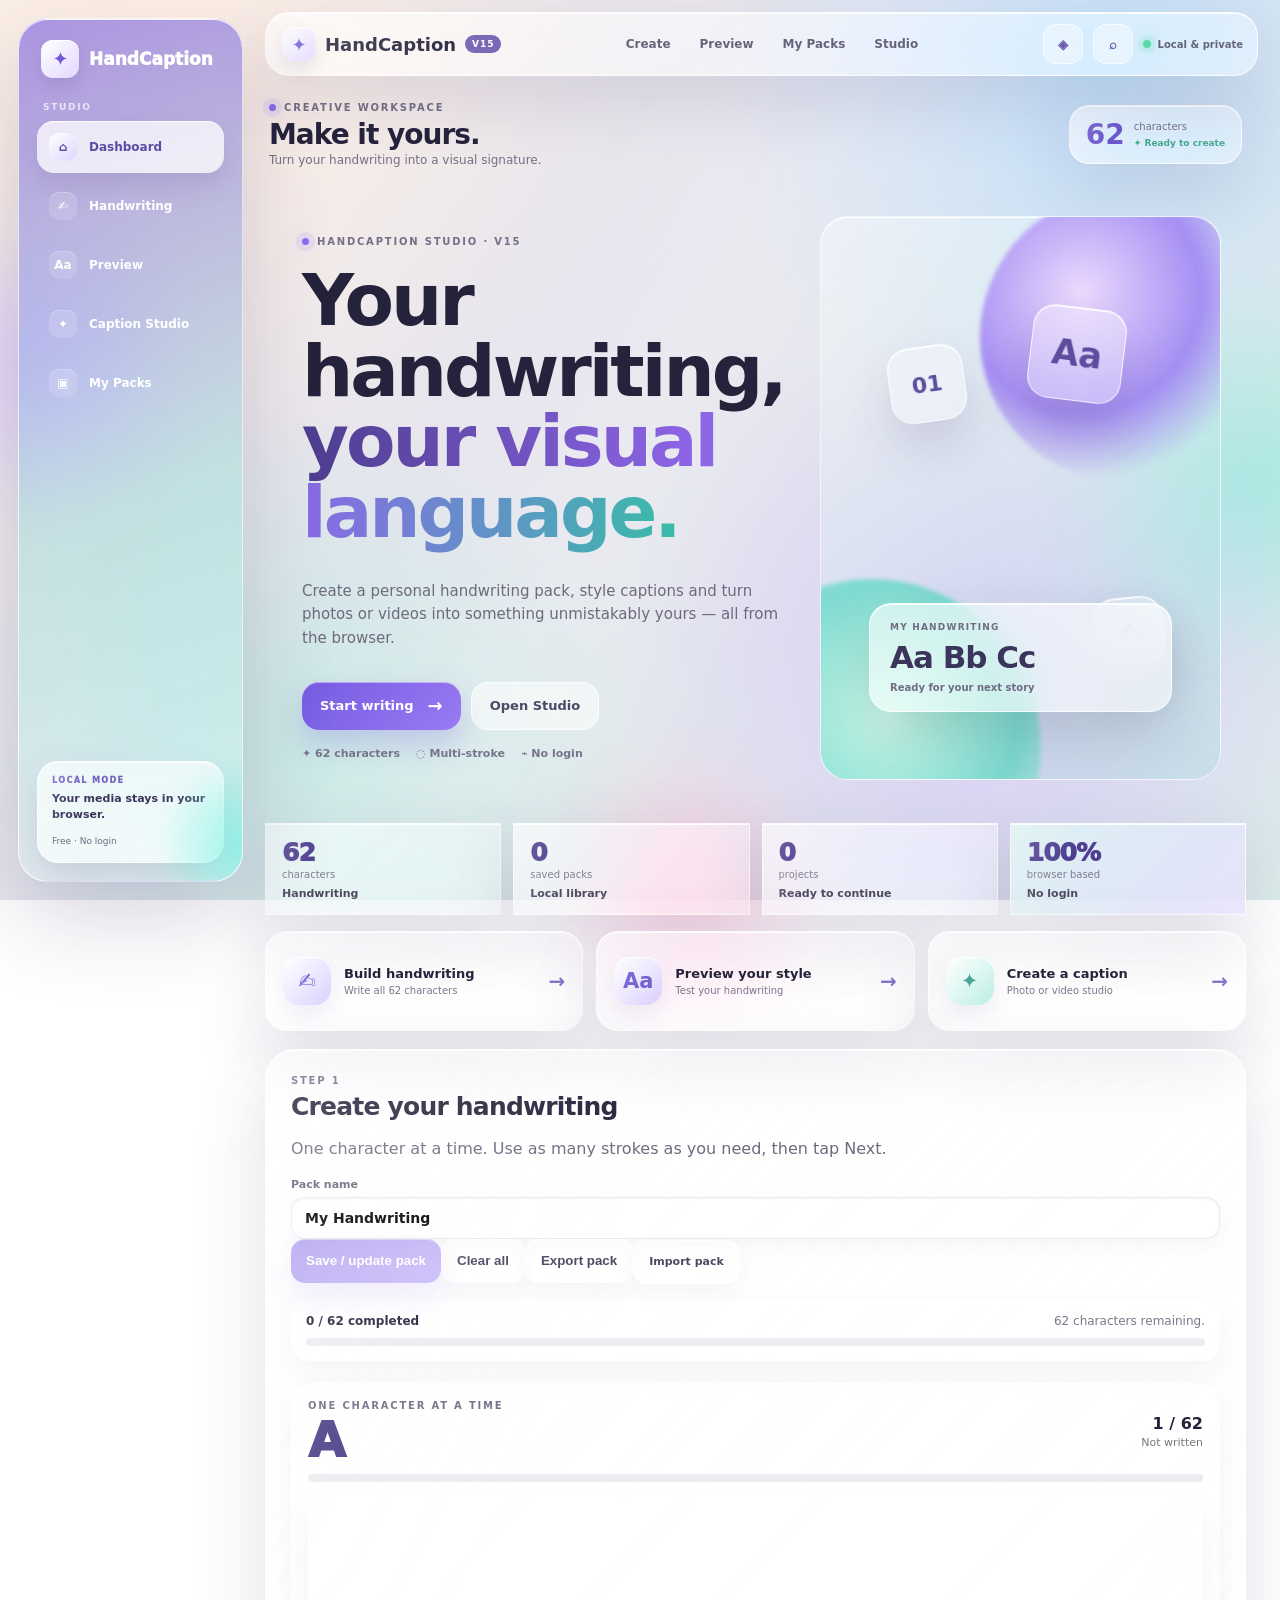
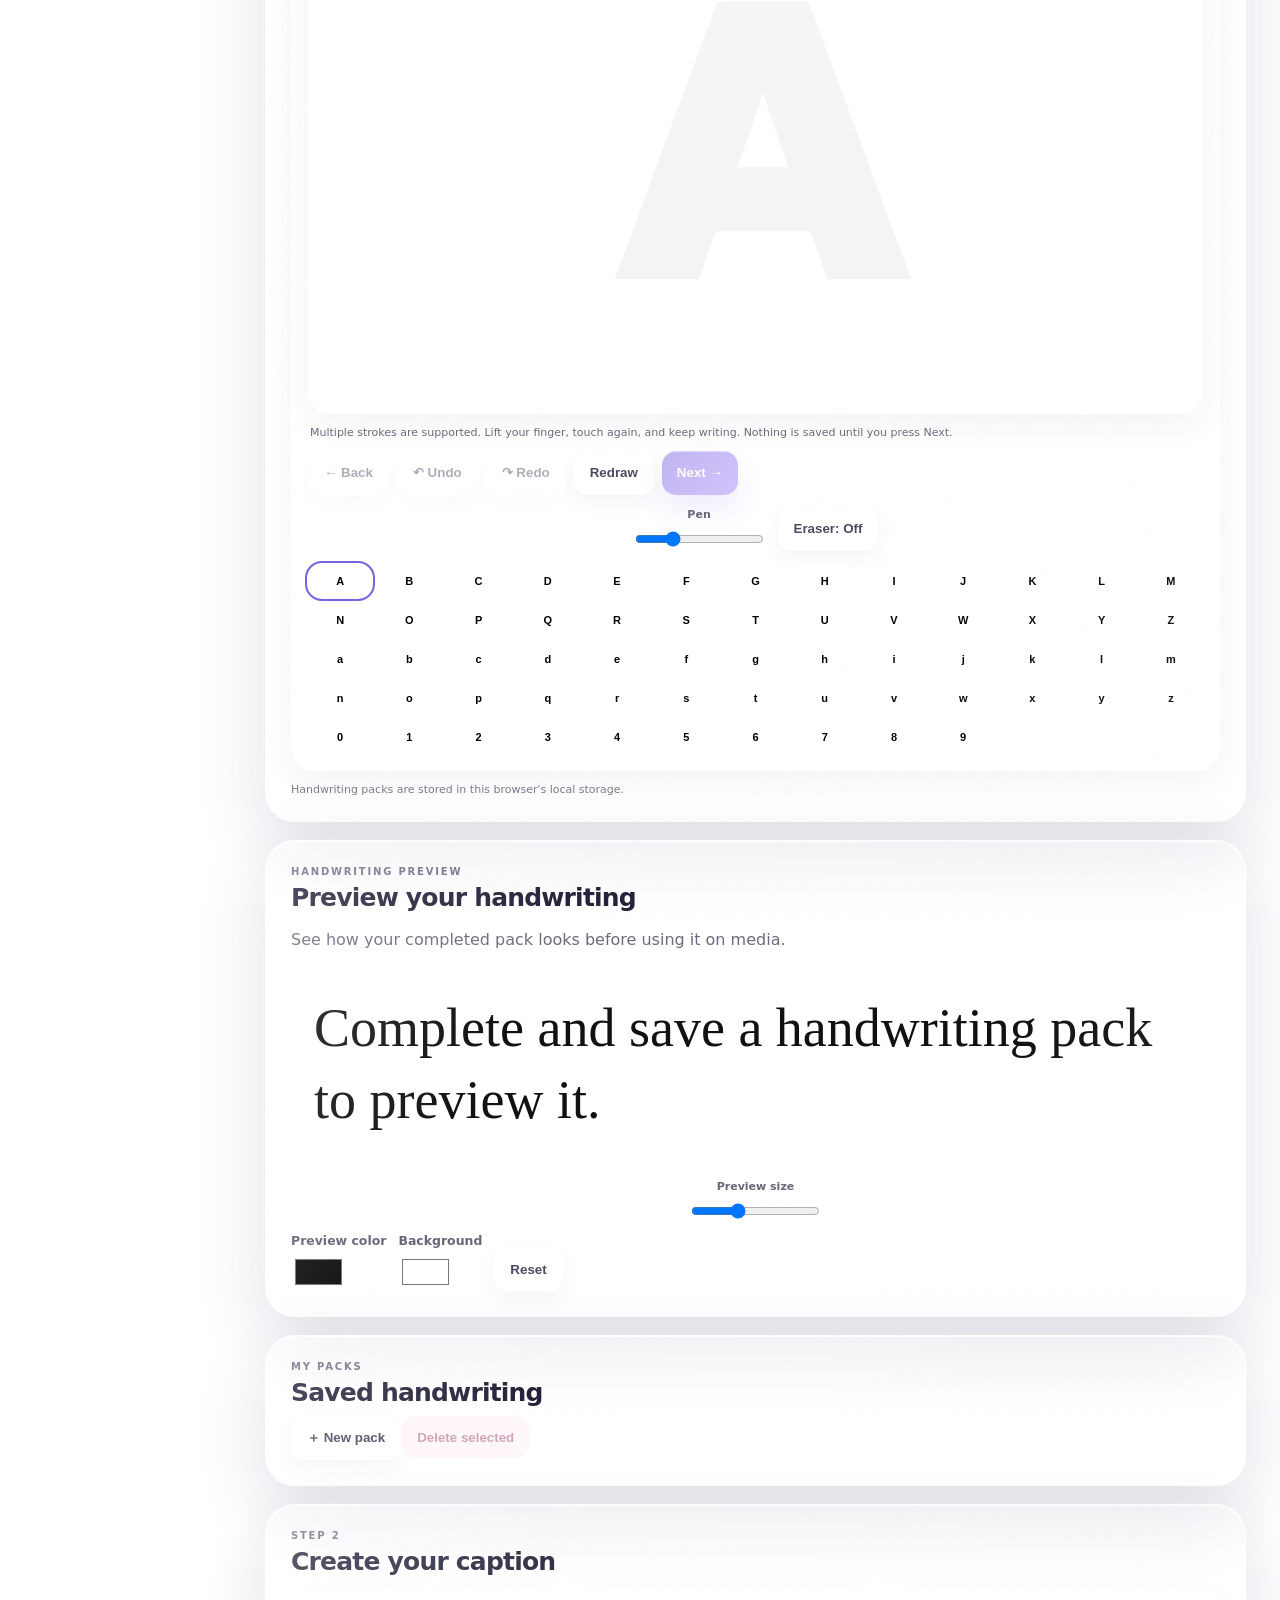
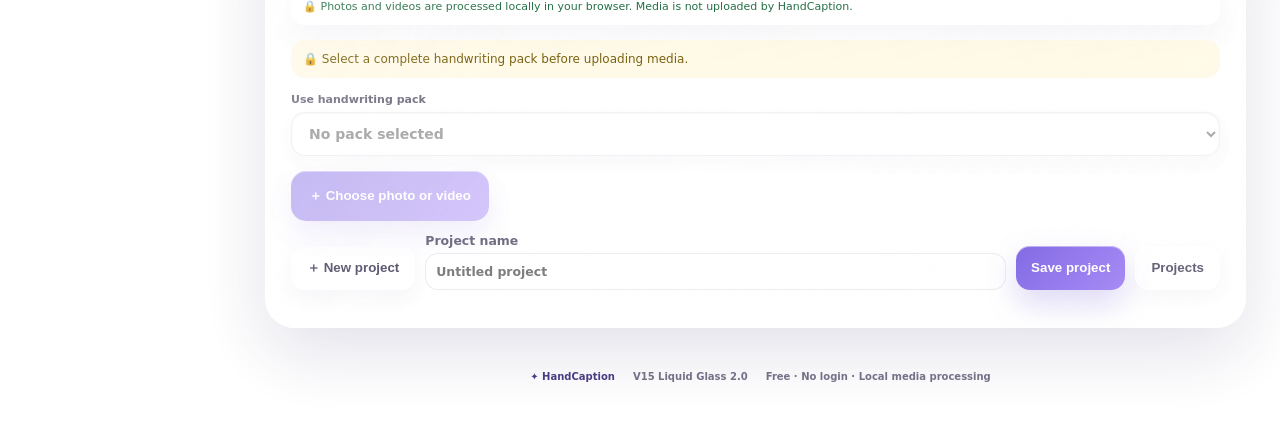
==== index.html @ 70cad2c6 "Add files via upload" ====
<!doctype html>
<html lang="en">
<head>
<meta charset="utf-8"><meta name="viewport" content="width=device-width,initial-scale=1,viewport-fit=cover">
<meta name="theme-color" content="#eaf1ed"><meta name="referrer" content="no-referrer">
<meta http-equiv="Content-Security-Policy" content="default-src 'self' blob: data:; script-src 'self'; style-src 'self'; img-src 'self' blob: data:; media-src 'self' blob: data:; font-src 'self'; object-src 'none'; base-uri 'none'; form-action 'none'; frame-ancestors 'none'; upgrade-insecure-requests">
<title>HandCaption V15 — Liquid Glass Studio</title><link rel="stylesheet" href="style.css">
</head>
<body>
<div class="ambient ambient-one"></div><div class="ambient ambient-two"></div><div class="ambient ambient-three"></div>
<aside class="glass-sidebar" aria-label="HandCaption navigation">
  <div class="sidebar-brand"><span class="brand-mark">✦</span><span>HandCaption</span></div>
  <div class="sidebar-caption">STUDIO</div>
  <nav>
    <a class="active" href="#top"><span>⌂</span>Dashboard</a>
    <a href="#handwritingCard"><span>✍</span>Handwriting</a>
    <a href="#previewCard"><span>Aa</span>Preview</a>
    <a href="#mediaSection"><span>✦</span>Caption Studio</a>
    <a href="#packsCard"><span>▣</span>My Packs</a>
  </nav>
  <div class="sidebar-mini glass-card"><span>LOCAL MODE</span><strong>Your media stays in your browser.</strong><small>Free · No login</small></div>
</aside>
<header class="topbar glass">
  <a class="brand" href="#top" aria-label="HandCaption home"><span class="brand-mark">✦</span><span>HandCaption</span><b>V15</b></a>
  <nav class="topnav" aria-label="Primary navigation">
    <a href="#handwritingCard">Create</a><a href="#previewCard">Preview</a><a href="#packsCard">My Packs</a><a href="#mediaSection">Studio</a>
  </nav>
  <div class="top-actions"><button id="focusModeBtn" class="glass-icon" type="button" aria-label="Toggle focus mode" title="Focus mode">◈</button><button id="quickFindBtn" class="glass-icon" type="button" aria-label="Quick navigation" title="Quick navigation">⌕</button><div class="top-status"><span class="status-dot"></span> Local & private</div></div>
</header>
<main id="top">
<section class="dashboard-strip">
  <div><span class="eyebrow"><span class="eyebrow-dot"></span> CREATIVE WORKSPACE</span><h2>Make it yours.</h2><p>Turn your handwriting into a visual signature.</p></div>
  <div class="strip-badge glass-card"><strong>62</strong><span>characters</span><b>✦ Ready to create</b></div>
</section>
<section class="hero card hero-glass">
  <div class="hero-copy">
    <div class="eyebrow"><span class="eyebrow-dot"></span> HANDCAPTION STUDIO · V15</div>
    <h1>Your handwriting,<br><em>your visual language.</em></h1>
    <p>Create a personal handwriting pack, style captions and turn photos or videos into something unmistakably yours — all from the browser.</p>
    <div class="hero-actions"><a class="primary hero-btn" href="#handwritingCard">Start writing <span>→</span></a><a class="soft-btn" href="#mediaSection">Open Studio</a></div>
    <div class="hero-meta"><span>✦ 62 characters</span><span>◌ Multi-stroke</span><span>⌁ No login</span></div>
  </div>
  <div class="hero-art" aria-hidden="true"><div class="orb orb-a"></div><div class="orb orb-b"></div><div class="glass-note note-one">Aa</div><div class="glass-note note-two">01</div><div class="glass-note note-three">✍</div><div class="hero-card-mini"><span>MY HANDWRITING</span><strong>Aa Bb Cc</strong><small>Ready for your next story</small></div></div>
</section>

<section class="glass-metrics" aria-label="Workspace status"><div class="metric glass-card"><span>62</span><small>characters</small><b>Handwriting</b></div><div class="metric glass-card"><span id="metricPacks">0</span><small>saved packs</small><b>Local library</b></div><div class="metric glass-card"><span id="metricProjects">0</span><small>projects</small><b>Ready to continue</b></div><div class="metric glass-card metric-accent"><span>100%</span><small>browser based</small><b>No login</b></div></section>

<section class="quick-grid" aria-label="Quick actions">
  <a class="quick-card glass-card" href="#handwritingCard"><span class="quick-icon">✍</span><span><b>Build handwriting</b><small>Write all 62 characters</small></span><strong>→</strong></a>
  <a class="quick-card glass-card" href="#previewCard"><span class="quick-icon violet">Aa</span><span><b>Preview your style</b><small>Test your handwriting</small></span><strong>→</strong></a>
  <a class="quick-card glass-card" href="#mediaSection"><span class="quick-icon mint">✦</span><span><b>Create a caption</b><small>Photo or video studio</small></span><strong>→</strong></a>
</section>

<section class="card glass-card" id="handwritingCard"><div class="step">STEP 1</div><h2>Create your handwriting</h2><p>One character at a time. Use as many strokes as you need, then tap Next.</p>
<div class="pack-row"><label>Pack name<input id="packName" value="My Handwriting" maxlength="30"></label><button id="savePack" class="primary" disabled>Save / update pack</button><button id="clearPack" class="ghost">Clear all</button><button id="exportPack" class="ghost" type="button">Export pack</button><label class="file-button ghost">Import pack<input id="importPack" type="file" accept="application/json" hidden></label></div>
<div class="progress-box"><div class="progress-text"><strong id="progressText">0 / 62 completed</strong><span id="progressMessage">Write every character to continue.</span></div><div class="progress-track"><div id="progressBar"></div></div></div>
<div class="guided-writing">
<div class="writing-head"><div><div class="step">ONE CHARACTER AT A TIME</div><div id="currentChar" class="current-char">A</div></div><div class="writing-counter"><strong id="charProgress">1 / 62</strong><span id="charStatus">Not written</span></div></div>
<div class="writing-progress"><div id="writingProgressBar"></div></div>
<div class="writing-board"><div id="guideChar" class="guide-char">A</div><canvas id="writingCanvas" width="900" height="520"></canvas></div>
<p class="writing-tip">Multiple strokes are supported. Lift your finger, touch again, and keep writing. Nothing is saved until you press Next.</p>
<div class="writing-actions"><button id="backChar" class="ghost" type="button" disabled>← Back</button><button id="undoStroke" class="ghost" type="button" disabled>↶ Undo</button><button id="redoStroke" class="ghost" type="button" disabled>↷ Redo</button><button id="redrawChar" class="ghost" type="button">Redraw</button><button id="nextChar" class="primary" type="button" disabled>Next →</button></div><div class="pen-controls"><label>Pen <input id="penSizeInput" type="range" min="2" max="24" value="8"></label><button id="penEraser" class="ghost" type="button">Eraser: Off</button></div>
<div id="characterChecklist" class="character-checklist"></div>
</div><div class="hint">Handwriting packs are stored in this browser's local storage.</div></section>

<section class="card glass-card" id="previewCard"><div class="step">HANDWRITING PREVIEW</div><h2>Preview your handwriting</h2><p>See how your completed pack looks before using it on media.</p><div id="handPreview" class="hand-preview"><div id="previewSentence">The quick brown fox jumps over the lazy dog.</div><div id="previewAlphabet">ABCDEFGHIJKLMNOPQRSTUVWXYZ abcdefghijklmnopqrstuvwxyz 0123456789</div></div><label>Preview size <input id="previewSize" type="range" min="24" max="110" value="54"></label><div class="preview-controls"><label>Preview color <input id="previewColor" type="color" value="#111111"></label><label>Background <input id="previewBg" type="color" value="#ffffff"></label><button id="previewReset" class="ghost" type="button">Reset</button></div></section>

<section class="card glass-card" id="packsCard"><div class="step">MY PACKS</div><h2>Saved handwriting</h2><div class="pack-actions"><button id="newPack" class="ghost">＋ New pack</button><button id="deletePack" class="danger" disabled>Delete selected</button></div><div id="savedPacks" class="saved-packs"></div></section>

<section id="mediaSection" class="card glass-card locked"><div class="step">STEP 2</div><h2>Create your caption</h2><div class="security-note">🔒 Photos and videos are processed locally in your browser. Media is not uploaded by HandCaption.</div><div id="lockedMessage" class="locked-message">🔒 Select a complete handwriting pack before uploading media.</div>
<div class="pack-selector"><label>Use handwriting pack<select id="packSelect" disabled><option value="">No pack selected</option></select></label></div>
<button id="chooseMediaButton" class="upload-button" disabled>＋ Choose photo or video</button><input id="mediaInput" type="file" accept="image/jpeg,image/png,image/webp,video/mp4,video/webm,video/quicktime" hidden>
<div class="project-bar"><button id="newProject" class="ghost" type="button">＋ New project</button><label>Project name<input id="projectName" maxlength="40" placeholder="Untitled project"></label><button id="saveNamedProject" class="primary" type="button">Save project</button><button id="manageProjects" class="ghost" type="button">Projects</button></div><div id="projectList" class="project-list hidden"></div>
<div id="editorWrap" class="editor-wrap hidden"><div id="mediaType" class="media-type"></div>
<div class="editor-toolbar">
<div class="toolbar-group"><label>Caption<input id="captionInput" placeholder="Type your caption..." maxlength="200"></label><button id="addCaption" class="primary" type="button">Add / update</button><button id="duplicateCaption" class="ghost" type="button">Duplicate</button><button id="deleteCaption" class="danger" type="button">Delete</button></div>
<div class="toolbar-group"><label>Size<input id="sizeInput" type="range" min="12" max="180" value="54"></label><label>Color<input id="colorInput" type="color" value="#ffffff"></label><label>Rotation<input id="rotationInput" type="range" min="-180" max="180" value="0"></label><label>Spacing<input id="spacingInput" type="range" min="0" max="80" value="4"></label></div>
<div class="toolbar-group"><label>Shadow<input id="shadowInput" type="range" min="0" max="40" value="8"></label><label>Opacity<input id="opacityInput" type="range" min="0.1" max="1" step="0.05" value="1"></label><label>Animation<select id="animationInput"><option value="none">None</option><option value="fade">Fade</option><option value="slide">Slide</option><option value="pop">Pop</option><option value="write">Write-on</option></select></label><label>Duration<input id="durationInput" type="range" min="0.2" max="5" step="0.1" value="1.2"></label></div>
<div class="toolbar-group video-controls"><label>Start (s)<input id="startInput" type="number" min="0" step="0.1" value="0"></label><label>End (s)<input id="endInput" type="number" min="0" step="0.1" value="0"></label><span class="toolbar-help">For video: caption is visible between Start and End. 0 End = video end.</span></div>
<div class="toolbar-actions"><button id="undoEdit" class="ghost" type="button" disabled>↶ Undo</button><button id="redoEdit" class="ghost" type="button" disabled>↷ Redo</button><button id="bringForward" class="ghost" type="button">Bring forward</button><button id="sendBackward" class="ghost" type="button">Send backward</button><button id="centerCaption" class="ghost" type="button">Center</button><button id="alignLeft" class="ghost" type="button">Align left</button><button id="alignCenter" class="ghost" type="button">Align center</button><button id="alignRight" class="ghost" type="button">Align right</button><button id="flipH" class="ghost" type="button">Flip H</button><button id="flipV" class="ghost" type="button">Flip V</button><button id="splitCaption" class="ghost" type="button">Split caption</button><button id="focusEditor" class="ghost" type="button">Focus</button><button id="toggleGrid" class="ghost" type="button">Grid</button><button id="zoomOut" class="ghost" type="button">−</button><button id="zoomReset" class="ghost" type="button">100%</button><button id="zoomIn" class="ghost" type="button">+</button><button id="fitCanvas" class="ghost" type="button">Fit</button><button id="addMediaButton" class="ghost" type="button">＋ Replace file</button><button id="saveProject" class="ghost" type="button">Save project</button><button id="loadProject" class="ghost" type="button">Load project</button><button id="exportBtn" class="success" type="button">Export</button></div>
</div>
<div id="captionLayers" class="caption-layers"></div>
<div class="editor-file-actions"><button id="removeMedia" class="danger" type="button">🗑 Delete current file</button></div>
<div id="imageEditor" class="canvas-holder hidden"><div id="editorGrid" class="editor-grid hidden" aria-hidden="true"></div><canvas id="editorCanvas"></canvas><div class="canvas-tip">Drag the selected caption. Use Grid and Zoom for precise placement.</div></div>
<div id="videoEditor" class="video-holder hidden"><video id="videoPreview" controls playsinline></video><canvas id="videoOverlay"></canvas><div id="videoGrid" class="editor-grid hidden" aria-hidden="true"></div><canvas id="videoComposite" class="hidden"></canvas><div class="timeline-controls"><button id="setStart" class="ghost" type="button">Set start = current</button><button id="setEnd" class="ghost" type="button">Set end = current</button><input id="timelineSeek" type="range" min="0" max="0" step="0.1" value="0"><span id="timelineTime">0.0s</span></div><div class="video-note">Preview is local. Video export creates a WebM when supported by your Android browser; MP4 export is not guaranteed.</div></div>
</div></section>
<div id="commandPalette" class="command-palette hidden" role="dialog" aria-modal="true" aria-label="Quick navigation"><div class="command-panel glass-card"><div class="command-head"><div><span class="step">QUICK NAVIGATION</span><h3>Go somewhere</h3></div><button id="closeCommand" class="glass-icon" type="button" aria-label="Close">×</button></div><input id="commandSearch" class="command-search" placeholder="Search HandCaption sections…" autocomplete="off"><div id="commandList" class="command-list"></div></div></div></main><footer><span class="footer-brand">✦ HandCaption</span><span>V15 Liquid Glass 2.0</span><span>Free · No login · Local media processing</span></footer>
<script src="app.js"></script></body></html>
---- style.css ----
:root{
  font-family:Inter,ui-sans-serif,system-ui,-apple-system,BlinkMacSystemFont,"Segoe UI",sans-serif;
  color:#24233b;
  --ink:#24233b;--muted:#77748c;--purple:#7b5fe5;--purple2:#a789ff;--mint:#66d8c6;--cyan:#79d9ef;--pink:#f3a7c8;
  --glass:rgba(255,255,255,.46);--glass-hi:rgba(255,255,255,.68);--glass-low:rgba(255,255,255,.30);
  --line:rgba(255,255,255,.74);--shadow:0 24px 70px rgba(67,55,105,.16);--deep-shadow:0 35px 90px rgba(58,47,95,.20)
}
*{box-sizing:border-box}html{scroll-behavior:smooth}body{margin:0;min-height:100vh;overflow-x:hidden;color:var(--ink);background:radial-gradient(circle at 12% 4%,rgba(255,239,229,.96),transparent 30%),radial-gradient(circle at 86% 8%,rgba(187,224,255,.78),transparent 28%),radial-gradient(circle at 78% 74%,rgba(214,189,255,.65),transparent 32%),radial-gradient(circle at 24% 84%,rgba(169,238,221,.48),transparent 28%),linear-gradient(135deg,#f6efe9 0%,#e7e5ee 42%,#dceee9 100%);background-attachment:fixed}
body:before{content:"";position:fixed;inset:0;pointer-events:none;z-index:-1;background:linear-gradient(120deg,transparent 0 38%,rgba(255,255,255,.16) 50%,transparent 62%);mix-blend-mode:screen}.ambient{position:fixed;z-index:-2;border-radius:50%;pointer-events:none;filter:blur(26px);opacity:.7}.ambient-one{width:330px;height:330px;left:-130px;top:22%;background:radial-gradient(circle,#d9c6ff,rgba(170,144,255,0) 68%)}.ambient-two{width:420px;height:420px;right:-190px;top:30%;background:radial-gradient(circle,#8fe9dd,rgba(115,214,226,0) 67%)}.ambient-three{width:300px;height:300px;left:42%;bottom:-130px;background:radial-gradient(circle,#ffc2dc,rgba(244,170,211,0) 67%)}
a{text-decoration:none;color:inherit}.glass,.glass-card{background:linear-gradient(135deg,rgba(255,255,255,.58),rgba(255,255,255,.30));backdrop-filter:blur(26px) saturate(150%);-webkit-backdrop-filter:blur(26px) saturate(150%);border:1px solid var(--line);box-shadow:var(--shadow),inset 0 1px 0 rgba(255,255,255,.92),inset 0 -1px 0 rgba(255,255,255,.18)}
.glass:before,.glass-card:before{content:"";display:block;position:absolute;inset:0;border-radius:inherit;pointer-events:none;background:linear-gradient(115deg,rgba(255,255,255,.30),transparent 28%,transparent 68%,rgba(255,255,255,.16));opacity:.7}.glass,.glass-card{position:relative}
.glass-sidebar{position:fixed;left:18px;top:18px;bottom:18px;width:225px;padding:18px;z-index:70;border-radius:30px;background:linear-gradient(160deg,rgba(129,101,224,.66),rgba(106,206,196,.30) 55%,rgba(255,255,255,.32));backdrop-filter:blur(30px) saturate(155%);-webkit-backdrop-filter:blur(30px) saturate(155%);border:1px solid rgba(255,255,255,.66);box-shadow:var(--deep-shadow),inset 0 1px 0 rgba(255,255,255,.85);color:#fff;display:flex;flex-direction:column;overflow:hidden}.glass-sidebar:after{content:"";position:absolute;width:190px;height:190px;right:-100px;bottom:-60px;border-radius:50%;background:radial-gradient(circle,rgba(111,242,225,.7),transparent 68%);filter:blur(8px);pointer-events:none}.sidebar-brand{display:flex;align-items:center;gap:10px;font-weight:950;font-size:17px;padding:3px 4px 24px}.sidebar-brand .brand-mark{width:38px;height:38px}.sidebar-caption{font-size:9px;letter-spacing:1.7px;font-weight:900;opacity:.72;margin:0 6px 9px}.glass-sidebar nav{display:grid;gap:7px;position:relative;z-index:2}.glass-sidebar nav a{display:flex;align-items:center;gap:12px;padding:12px 12px;border-radius:17px;font-size:12px;font-weight:800;transition:.18s ease}.glass-sidebar nav a span{display:grid;place-items:center;width:28px;height:28px;border-radius:10px;background:rgba(255,255,255,.15);box-shadow:inset 0 1px 0 rgba(255,255,255,.28)}.glass-sidebar nav a:hover,.glass-sidebar nav a.active{background:rgba(255,255,255,.74);color:#5c4aa5;box-shadow:0 12px 28px rgba(59,44,111,.13),inset 0 1px 0 #fff}.glass-sidebar nav a.active span{background:linear-gradient(135deg,#fff,#ded6ff)}.sidebar-mini{margin-top:auto;padding:14px;border-radius:21px;color:#3c355b;background:rgba(255,255,255,.62);box-shadow:0 18px 38px rgba(54,41,94,.15),inset 0 1px 0 #fff}.sidebar-mini span{display:block;font-size:8px;font-weight:950;letter-spacing:1.4px;color:#7665c5}.sidebar-mini strong{display:block;font-size:11px;line-height:1.45;margin:6px 0}.sidebar-mini small{font-size:9px;color:#6c6980}
.topbar{position:sticky;top:12px;z-index:60;margin:12px 22px 0 265px;padding:11px 14px 11px 16px;border-radius:24px;display:flex;align-items:center;gap:20px;min-height:60px}.brand{display:flex;align-items:center;gap:9px;font-size:18px;font-weight:900;white-space:nowrap}.brand-mark{display:grid;place-items:center;width:34px;height:34px;border-radius:12px;background:linear-gradient(135deg,#fff,#e2d8ff);color:#7259db;box-shadow:inset 0 1px 0 #fff,0 8px 18px rgba(68,56,105,.14)}.brand b{font-size:9px;letter-spacing:.9px;padding:4px 7px;border-radius:99px;background:rgba(95,76,168,.86);color:#fff}.topnav{display:flex;gap:5px;flex:1;justify-content:center}.topnav a{padding:9px 12px;border-radius:13px;color:#66647a;font-size:12px;font-weight:800}.topnav a:hover{background:rgba(255,255,255,.58);color:#4e3d92}.top-actions{display:flex;align-items:center;gap:10px;margin-left:auto}.glass-icon{width:40px;height:40px;min-height:40px;padding:0;border-radius:14px;background:rgba(255,255,255,.38);border:1px solid rgba(255,255,255,.64);color:#6654a9}.top-status{font-size:10px;color:#55566b;font-weight:850;display:flex;align-items:center;gap:7px;white-space:nowrap}.status-dot{width:8px;height:8px;border-radius:50%;background:#4fd5a3;box-shadow:0 0 0 5px rgba(79,213,163,.13),0 0 14px rgba(79,213,163,.5)}
main{max-width:none;margin:20px 24px 0 265px;padding:0 10px 0 0}.dashboard-strip{display:flex;justify-content:space-between;align-items:center;gap:18px;margin:10px 0 18px;padding:6px 4px}.dashboard-strip h2{margin:5px 0 2px;font-size:28px;letter-spacing:-1px}.dashboard-strip p{margin:0;color:#747186;font-size:12px}.strip-badge{padding:12px 16px;border-radius:20px;min-width:160px;display:grid;grid-template-columns:auto 1fr;column-gap:9px;align-items:center}.strip-badge strong{font-size:28px;grid-row:span 2;color:#6d58d1}.strip-badge span{font-size:10px;color:#747186}.strip-badge b{font-size:9px;color:#43a98e}
.card{border-radius:30px;padding:25px;margin-bottom:18px}.hero{min-height:430px;display:grid;grid-template-columns:1.12fr .88fr;gap:20px;overflow:hidden;position:relative}.hero-copy{position:relative;z-index:2;display:flex;flex-direction:column;justify-content:center;padding:20px 12px}.eyebrow,.step{font-size:10px;font-weight:900;letter-spacing:1.8px;color:#756f87}.eyebrow{display:flex;align-items:center;gap:8px}.eyebrow-dot{width:7px;height:7px;border-radius:50%;background:#8b6df0;box-shadow:0 0 0 6px rgba(139,109,240,.11),0 0 18px rgba(139,109,240,.4)}.hero h1{font-size:clamp(42px,6vw,72px);line-height:.98;letter-spacing:-3px;margin:18px 0;max-width:690px}.hero h1 em{font-style:normal;background:linear-gradient(90deg,#4d3d8e,#8e65e8,#38bda8);-webkit-background-clip:text;background-clip:text;color:transparent}.hero p{max-width:600px;color:#706d80;line-height:1.65;font-size:15px}.hero-actions{display:flex;gap:10px;flex-wrap:wrap;margin:17px 0}.hero-btn,.soft-btn{display:inline-flex;align-items:center;justify-content:center;gap:14px;min-height:48px;padding:0 18px;border-radius:17px;font-weight:850;font-size:13px}.hero-btn,.primary{background:linear-gradient(135deg,#765ce2,#9a7af4);color:#fff;box-shadow:0 14px 30px rgba(115,87,214,.25),inset 0 1px 0 rgba(255,255,255,.45)}.hero-btn span{font-size:18px}.soft-btn{background:rgba(255,255,255,.55);border:1px solid rgba(255,255,255,.8);color:#4e4765}.hero-meta{display:flex;gap:16px;flex-wrap:wrap;color:#77748a;font-size:11px;font-weight:750}.hero-art{position:relative;min-height:370px;border-radius:28px;overflow:hidden;background:linear-gradient(145deg,rgba(255,255,255,.40),rgba(120,215,205,.20));border:1px solid rgba(255,255,255,.64);box-shadow:inset 0 1px 0 #fff}.orb{position:absolute;border-radius:50%;filter:blur(2px)}.orb-a{width:290px;height:290px;right:-50px;top:-25px;background:radial-gradient(circle at 35% 35%,#efd7ff,#9d80f3 45%,rgba(157,128,243,0) 70%);opacity:.86}.orb-b{width:340px;height:340px;left:-120px;bottom:-140px;background:radial-gradient(circle at 55% 40%,#c9ffe9,#69d9c8 48%,rgba(105,217,200,0) 72%);opacity:.82}.glass-note{position:absolute;background:rgba(255,255,255,.35);border:1px solid rgba(255,255,255,.78);backdrop-filter:blur(15px);-webkit-backdrop-filter:blur(15px);box-shadow:0 24px 45px rgba(61,48,104,.15),inset 0 1px 0 #fff;border-radius:22px;display:grid;place-items:center;font-weight:900;color:#5c4d9e}.note-one{width:94px;height:94px;right:24%;top:16%;font-size:35px;transform:rotate(7deg)}.note-two{width:76px;height:76px;left:17%;top:23%;font-size:22px;transform:rotate(-8deg)}.note-three{width:70px;height:70px;right:14%;bottom:20%;font-size:28px;transform:rotate(-6deg)}.hero-card-mini{position:absolute;left:12%;right:12%;bottom:12%;padding:18px 20px;border-radius:22px;background:rgba(255,255,255,.58);border:1px solid rgba(255,255,255,.8);backdrop-filter:blur(20px);-webkit-backdrop-filter:blur(20px);box-shadow:0 24px 55px rgba(39,59,50,.16),inset 0 1px 0 #fff}.hero-card-mini span,.hero-card-mini small{display:block;color:#706b82;font-size:9px;font-weight:850;letter-spacing:1.2px}.hero-card-mini strong{display:block;font-size:31px;letter-spacing:-1px;margin:7px 0;color:#3c355b}.hero-card-mini small{font-size:10px;letter-spacing:0;font-weight:650}
.quick-grid{display:grid;grid-template-columns:repeat(3,1fr);gap:13px;margin-bottom:18px}.quick-card{min-height:100px;padding:16px 17px;border-radius:22px;display:flex;align-items:center;gap:13px;transition:transform .2s ease,box-shadow .2s ease}.quick-card:hover{transform:translateY(-3px);box-shadow:0 28px 55px rgba(67,54,111,.16),inset 0 1px 0 #fff}.quick-card .quick-icon{width:48px;height:48px;border-radius:16px;display:grid;place-items:center;font-size:21px;font-weight:900;background:linear-gradient(135deg,#fff,#d9d0ff);box-shadow:inset 0 1px 0 #fff,0 10px 22px rgba(85,67,155,.10);color:#6b57cf}.quick-icon.violet{background:linear-gradient(135deg,#fff,#d8cdfd)}.quick-icon.mint{background:linear-gradient(135deg,#fff,#b9eee2);color:#3d9f90}.quick-card span:nth-child(2){flex:1}.quick-card b,.quick-card small{display:block}.quick-card b{font-size:13px}.quick-card small{font-size:10px;color:#7a768c;margin-top:4px}.quick-card>strong{font-size:20px;color:#7a68c8}
.card h2{margin:6px 0 8px;font-size:25px;letter-spacing:-.8px}.card p{color:#6e6a7d;line-height:1.55}label{font-size:11px;color:#686579;display:flex;flex-direction:column;gap:6px;font-weight:800}input,select{font:inherit}#packName,#captionInput,#packSelect{border:1px solid rgba(92,83,125,.12);border-radius:14px;padding:12px 13px;font-size:14px;background:rgba(255,255,255,.66);box-shadow:inset 0 1px 2px rgba(52,43,79,.05),0 7px 20px rgba(68,53,109,.05)}#packName{min-width:220px}#captionInput{min-width:210px}.file-button{cursor:pointer;display:inline-flex;justify-content:center;align-items:center;min-height:44px;padding:11px 15px;border-radius:14px;font-weight:800}.file-button input{display:none}button{border:0;border-radius:14px;padding:11px 15px;min-height:44px;font-weight:800;cursor:pointer;touch-action:manipulation;transition:transform .16s ease,box-shadow .16s ease,background .16s ease}button:not(:disabled):active{transform:scale(.98)}button:disabled{opacity:.45;cursor:not-allowed}.ghost{background:rgba(255,255,255,.48);border:1px solid rgba(255,255,255,.76);color:#4e4963;box-shadow:inset 0 1px 0 #fff,0 8px 20px rgba(68,53,109,.05)}.success{background:linear-gradient(135deg,#45b79b,#69d6c1);color:#fff;box-shadow:0 12px 25px rgba(55,166,143,.22),inset 0 1px 0 rgba(255,255,255,.5)}.danger{background:rgba(255,232,240,.72);color:#9a3d62;border:1px solid rgba(255,255,255,.68)}
.progress-box,.guided-writing,.writing-board,.hand-preview,.security-note,.pack-item,.project-row,.layer-pill{background:rgba(255,255,255,.36);border-color:rgba(255,255,255,.74);box-shadow:inset 0 1px 0 rgba(255,255,255,.82),0 12px 30px rgba(67,53,106,.06)}.progress-box{border:1px solid rgba(255,255,255,.68);border-radius:18px;padding:14px;margin:15px 0 22px}.progress-text{display:flex;justify-content:space-between;gap:12px;flex-wrap:wrap;font-size:12px}.progress-text span{color:#7b778a}.progress-track,.writing-progress{height:8px;background:rgba(95,83,129,.11);border-radius:99px;overflow:hidden;margin-top:10px}#progressBar,#writingProgressBar{height:100%;background:linear-gradient(90deg,#72d7c2,#8a6bea,#f1a7ca);transition:width .2s}#progressBar{width:0}.guided-writing{border:1px solid rgba(255,255,255,.78);border-radius:24px;padding:16px}.writing-head{display:flex;justify-content:space-between;align-items:center;gap:15px}.current-char{font-size:48px;font-weight:950;line-height:1;margin-top:5px;color:#4c3e87}.writing-counter{text-align:right;display:flex;flex-direction:column;gap:3px}.writing-counter span{font-size:11px;color:#7b7788}.writing-board{position:relative;margin-top:14px;border-radius:22px;overflow:hidden;background:rgba(255,255,255,.70);border:1px solid rgba(255,255,255,.9);min-height:300px}.writing-board canvas{display:block;width:100%;height:auto;position:relative;z-index:2;touch-action:none;user-select:none}.guide-char{position:absolute;inset:0;display:grid;place-items:center;font-size:min(46vw,360px);font-weight:950;color:#463b71;opacity:.055;pointer-events:none;z-index:1;line-height:1}.writing-tip{font-size:11px!important;margin:10px 2px}.writing-actions{display:flex;gap:8px;flex-wrap:wrap}.character-checklist{display:grid;grid-template-columns:repeat(13,1fr);gap:5px;margin-top:13px}.character-check{padding:7px 3px;min-height:34px;background:rgba(255,255,255,.42);font-size:11px;border:1px solid rgba(255,255,255,.72)}.character-check.done{background:rgba(193,240,223,.72);color:#176b58}.character-check.current{outline:2px solid #7b61df;outline-offset:1px}.hint{font-size:11px;color:#7e798c;margin-top:12px}.locked-message{background:rgba(255,246,218,.66);color:#715800;padding:12px;border-radius:14px;margin:15px 0;font-size:12px}.pack-selector{margin:15px 0}.pack-selector select{min-width:260px}.upload-button{display:inline-flex;background:linear-gradient(135deg,#765ce2,#9b79f4);color:#fff;border-radius:15px;padding:13px 18px;min-height:50px;align-items:center;box-shadow:0 14px 28px rgba(115,87,214,.24),inset 0 1px 0 rgba(255,255,255,.42)}.locked{opacity:.94}.hidden{display:none!important}.saved-packs{display:flex;gap:10px;flex-wrap:wrap}.pack-item.selected{border-color:#7b68df;background:rgba(255,255,255,.66)}.pack-item small{display:block;color:#777;font-weight:400;margin-top:2px}.pack-buttons{display:flex;gap:5px;margin-top:7px}.pack-buttons button{min-height:32px;padding:5px 8px;font-size:10px}.security-note{color:#17663a;border:1px solid rgba(255,255,255,.7);border-radius:14px;padding:11px;font-size:11px;margin:12px 0}.editor-wrap{margin-top:18px}.editor-toolbar{display:grid;gap:10px;margin-bottom:14px}.toolbar-group{display:flex;gap:8px;align-items:end;flex-wrap:wrap}.toolbar-group label{flex:0 1 auto}.toolbar-group input[type=range]{width:120px}.toolbar-help{font-size:11px;color:#777;padding:10px 2px}.toolbar-actions{display:flex;gap:8px;flex-wrap:wrap}.caption-layers{display:flex;gap:7px;overflow-x:auto;padding:8px 0}.layer-pill.active{background:linear-gradient(135deg,#7459d7,#8d71ec);color:#fff}.editor-file-actions{margin:8px 0}.canvas-holder,.video-holder{background:rgba(34,29,48,.88);border:1px solid rgba(255,255,255,.24);border-radius:20px;padding:10px;overflow:auto;text-align:center;position:relative;box-shadow:0 25px 60px rgba(37,29,54,.22)}#editorCanvas{max-width:100%;height:auto;border-radius:12px;touch-action:none}#videoPreview{display:block;width:100%;max-height:70vh;border-radius:12px;background:#000}.video-holder{position:relative}#videoOverlay{position:absolute;left:10px;top:10px;width:calc(100% - 20px);height:auto;pointer-events:none}.video-note,.canvas-tip{color:#ddd;font-size:11px;padding:8px}.canvas-tip{position:absolute;left:12px;bottom:12px;background:rgba(0,0,0,.6);border-radius:10px}.media-type{font-size:10px;font-weight:900;letter-spacing:1.4px;color:#756f87;margin-bottom:8px}.video-controls{border-top:1px solid rgba(100,90,130,.14);padding-top:10px}.pen-controls{display:flex;gap:12px;align-items:center;justify-content:center;margin-top:12px;flex-wrap:wrap}.pen-controls label,.card>label{display:flex;align-items:center;gap:8px}.hand-preview{border:1px solid rgba(255,255,255,.82);border-radius:20px;padding:22px;min-height:150px;display:grid;gap:20px;align-content:center;overflow:auto;box-shadow:inset 0 1px 0 #fff}.hand-preview div{font-family:cursive;line-height:1.35;word-break:break-word}.timeline-controls{display:flex;align-items:center;gap:8px;flex-wrap:wrap;margin-top:10px}.timeline-controls input{flex:1;min-width:140px}.project-bar{display:flex;flex-wrap:wrap;gap:10px;align-items:end;margin:12px 0}.project-bar label{display:flex;flex-direction:column;gap:5px;font-size:.78rem;flex:1;min-width:180px}.project-bar input{padding:10px;border:1px solid rgba(92,83,125,.12);border-radius:13px;background:rgba(255,255,255,.66)}.project-list{display:grid;gap:8px;margin:8px 0}.preview-controls{display:flex;flex-wrap:wrap;gap:12px;align-items:end;margin-top:12px}.preview-controls label{display:flex;flex-direction:column;gap:5px;font-size:.78rem}.preview-controls input[type=color]{height:38px;width:55px;padding:2px;border:0;border-radius:10px;background:transparent}.toolbar-actions{overflow-x:auto;padding-bottom:4px}footer{max-width:none;margin:0 24px 0 265px;padding:25px 16px 42px;display:flex;justify-content:center;gap:18px;flex-wrap:wrap;color:#77748a;font-size:10px;font-weight:750}footer .footer-brand{color:#4c3d86;font-weight:900}
@media(max-width:1000px){.glass-sidebar{width:195px}.topbar{margin-left:225px}.topnav{display:none}main{margin-left:225px}.dashboard-strip{align-items:flex-start}.quick-grid{grid-template-columns:1fr}.hero{grid-template-columns:1fr}.hero-art{min-height:300px}footer{margin-left:225px}}
@media(max-width:720px){.glass-sidebar{top:auto;left:10px;right:10px;bottom:10px;width:auto;height:70px;padding:7px 9px;border-radius:24px;display:block}.sidebar-brand,.sidebar-caption,.sidebar-mini{display:none}.glass-sidebar nav{display:flex;justify-content:space-around;align-items:center;height:100%;gap:4px}.glass-sidebar nav a{flex:1;justify-content:center;padding:7px 4px;font-size:9px;gap:4px;flex-direction:column}.glass-sidebar nav a span{width:25px;height:25px;font-size:12px}.topbar{top:7px;margin:7px 8px 0;padding:9px 10px}.brand{font-size:16px}.top-actions{gap:6px}.top-status{font-size:9px}.top-status .status-dot{width:7px;height:7px}.top-actions .glass-icon{display:none}main{margin:14px 10px 0;padding:0}.dashboard-strip{margin:8px 2px 14px}.dashboard-strip h2{font-size:23px}.strip-badge{min-width:125px;padding:10px}.hero{min-height:auto;padding:18px}.hero-copy{padding:8px 2px}.hero h1{font-size:42px;letter-spacing:-2px}.hero p{font-size:13px}.hero-art{min-height:250px}.quick-card{min-height:86px}.card{padding:18px;border-radius:24px}.character-checklist{grid-template-columns:repeat(8,1fr)}.writing-board{min-height:230px}.toolbar-group label{width:calc(50% - 5px)}.toolbar-group label input[type=range],.toolbar-group label select{width:100%}.toolbar-actions button{min-height:42px}.project-bar{align-items:stretch}.project-bar label{min-width:100%}.project-bar button{flex:1}.writing-actions button{flex:1 1 30%;min-width:92px}footer{margin:0;padding:25px 16px 100px}}
@media(max-width:480px){.dashboard-strip{display:block}.strip-badge{margin-top:10px;max-width:180px}.hero h1{font-size:36px}.hero-art{min-height:220px}.hero-card-mini{left:7%;right:7%;bottom:7%}.hero-card-mini strong{font-size:25px}.quick-grid{gap:10px}.glass-sidebar nav a{font-size:8px}.glass-sidebar nav a:nth-child(5){display:none}}
@media(prefers-reduced-motion:reduce){*,*::before,*::after{scroll-behavior:auto!important;transition:none!important;animation:none!important}}
@supports not ((backdrop-filter:blur(1px))){.glass,.glass-card,.glass-sidebar{background:rgba(255,255,255,.92)}}

/* V15 — Liquid Glass 2.0 polish */
.glass-metrics{display:grid;grid-template-columns:repeat(4,1fr);gap:12px;margin:0 0 16px}.metric{padding:14px 16px;min-height:92px;display:flex;flex-direction:column;justify-content:center}.metric span{font-size:25px;font-weight:950;letter-spacing:-1px;color:#4f3e91}.metric small{font-size:10px;color:#817b90;margin-top:2px}.metric b{font-size:11px;margin-top:7px;color:#4f4a60}.metric-accent{background:linear-gradient(135deg,rgba(220,250,240,.72),rgba(231,220,255,.72));}
.top-actions .glass-icon{display:inline-grid;place-items:center}.focus-mode .glass-sidebar,.focus-mode .topbar,.focus-mode footer{display:none}.focus-mode main{margin-left:24px}.focus-mode .hero{max-width:1180px;margin-left:auto;margin-right:auto}.focus-mode .card{max-width:1180px;margin-left:auto;margin-right:auto}.focus-mode .glass-metrics,.focus-mode .quick-grid,.focus-mode .dashboard-strip{max-width:1180px;margin-left:auto;margin-right:auto}
.editor-grid{position:absolute;inset:10px;z-index:5;border-radius:12px;pointer-events:none;background-image:linear-gradient(rgba(255,255,255,.12) 1px,transparent 1px),linear-gradient(90deg,rgba(255,255,255,.12) 1px,transparent 1px);background-size:33.333% 33.333%;box-shadow:inset 0 0 0 1px rgba(255,255,255,.2)}
#editorCanvas,#videoOverlay{transform-origin:center center;transition:transform .18s ease}.zoomed-canvas{cursor:grab}.zoomed-canvas:active{cursor:grabbing}
.command-palette{position:fixed;inset:0;z-index:100;background:rgba(30,24,50,.26);backdrop-filter:blur(16px);display:grid;place-items:start center;padding:12vh 16px 24px}.command-panel{width:min(620px,100%);padding:18px;border-radius:28px;box-shadow:0 30px 90px rgba(38,28,64,.28)}.command-head{display:flex;justify-content:space-between;align-items:flex-start;gap:12px}.command-head h3{margin:5px 0 0;font-size:24px}.command-search{width:100%;margin:14px 0;padding:14px 16px;border-radius:16px;border:1px solid rgba(255,255,255,.8);background:rgba(255,255,255,.62);font-size:15px;outline:none;box-shadow:inset 0 1px 2px rgba(50,40,75,.05)}.command-list{display:grid;gap:8px;max-height:52vh;overflow:auto}.command-item{display:flex;align-items:center;justify-content:space-between;gap:10px;padding:13px 14px;border-radius:16px;border:1px solid rgba(255,255,255,.7);background:rgba(255,255,255,.42);cursor:pointer}.command-item:hover,.command-item:focus-visible{background:rgba(255,255,255,.75);outline:none}.command-item b{font-size:13px}.command-item small{font-size:10px;color:#7d788a}.command-key{font-size:10px;color:#7567a7;background:rgba(230,223,255,.7);padding:5px 8px;border-radius:99px}.editor-toolbar{position:relative}.toolbar-actions{position:sticky;bottom:10px;z-index:12;background:rgba(247,244,250,.72);backdrop-filter:blur(18px);padding:8px;border:1px solid rgba(255,255,255,.72);border-radius:18px;box-shadow:0 18px 40px rgba(62,49,91,.12)}
@media(max-width:1000px){.glass-metrics{grid-template-columns:repeat(2,1fr)}}
@media(max-width:720px){.glass-metrics{grid-template-columns:repeat(2,1fr);gap:9px}.metric{min-height:78px;padding:11px 12px}.metric span{font-size:21px}.metric b{font-size:10px}.toolbar-actions{bottom:80px;overflow-x:auto;flex-wrap:nowrap}.toolbar-actions button{white-space:nowrap}.command-palette{padding-top:8vh}.focus-mode main{margin:14px 10px 0}.editor-grid{inset:10px}}
@media(prefers-reduced-motion:reduce){#editorCanvas,#videoOverlay{transition:none!important}}
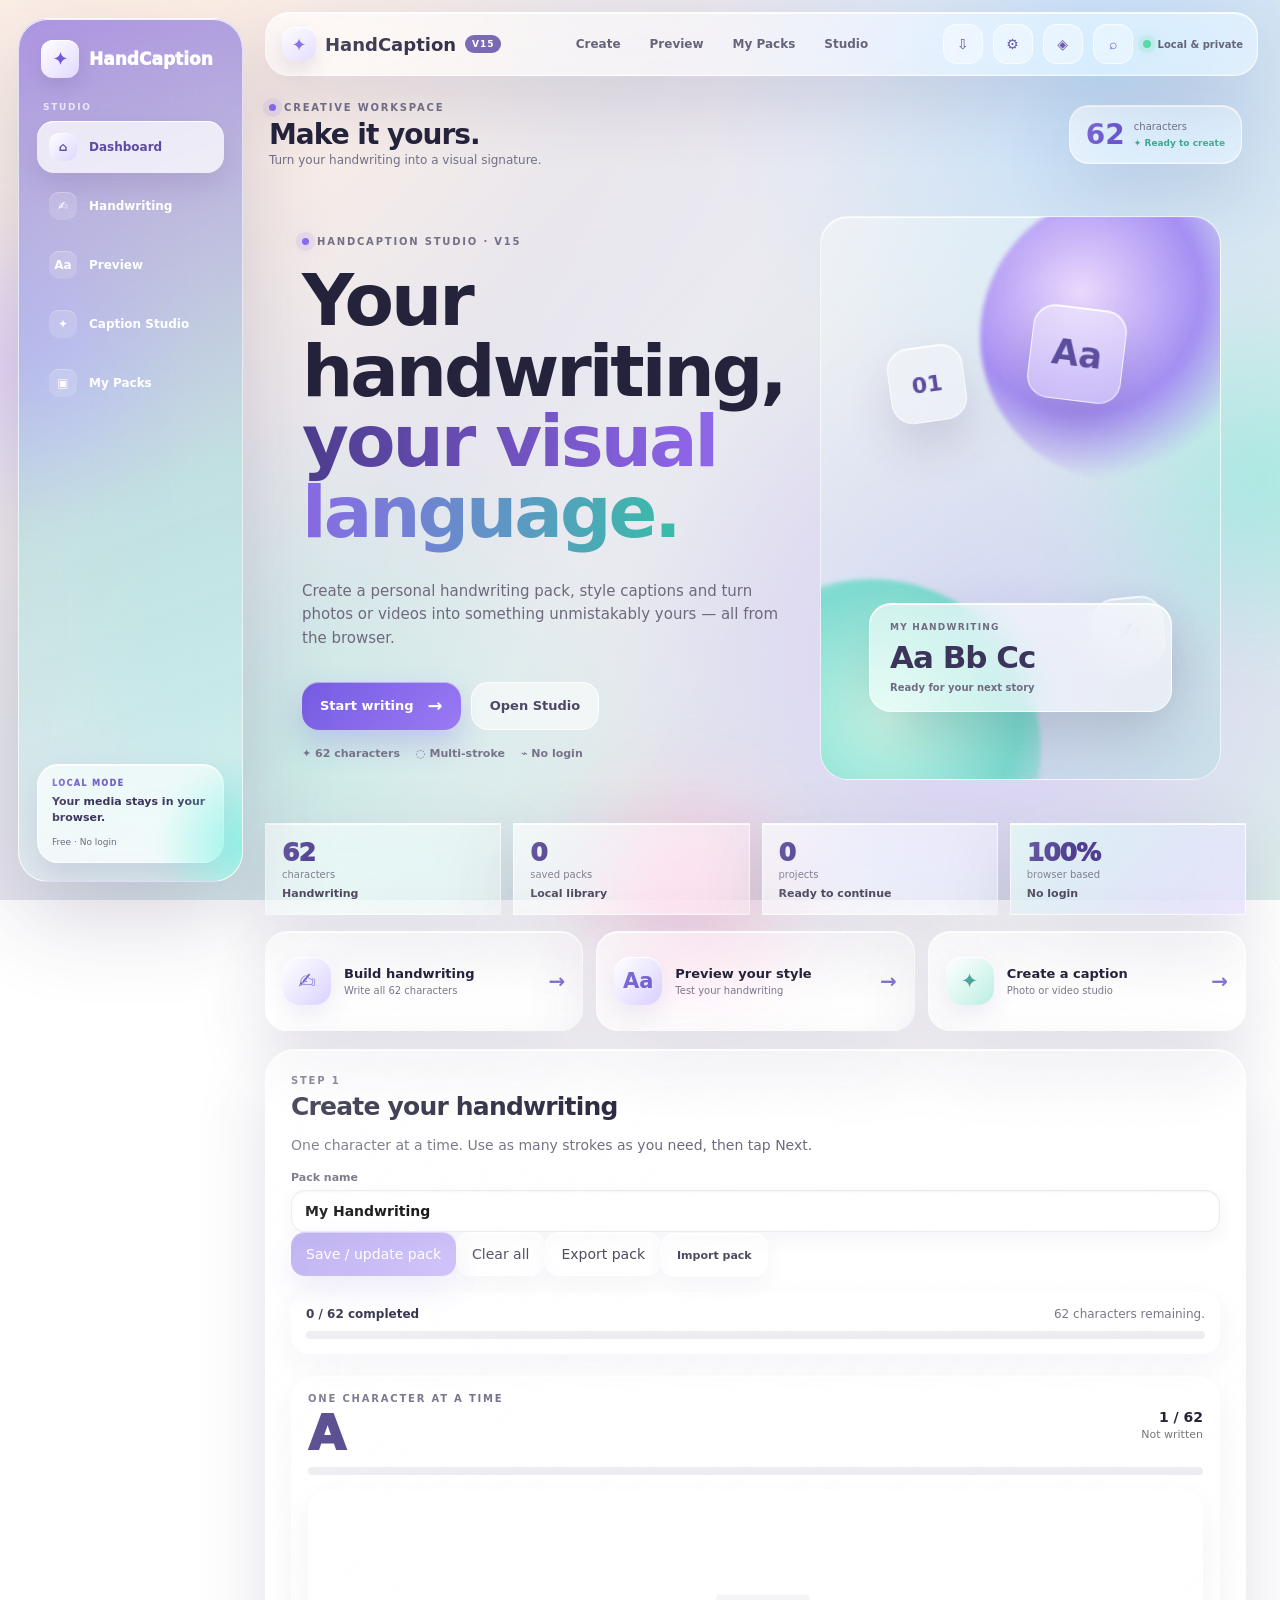
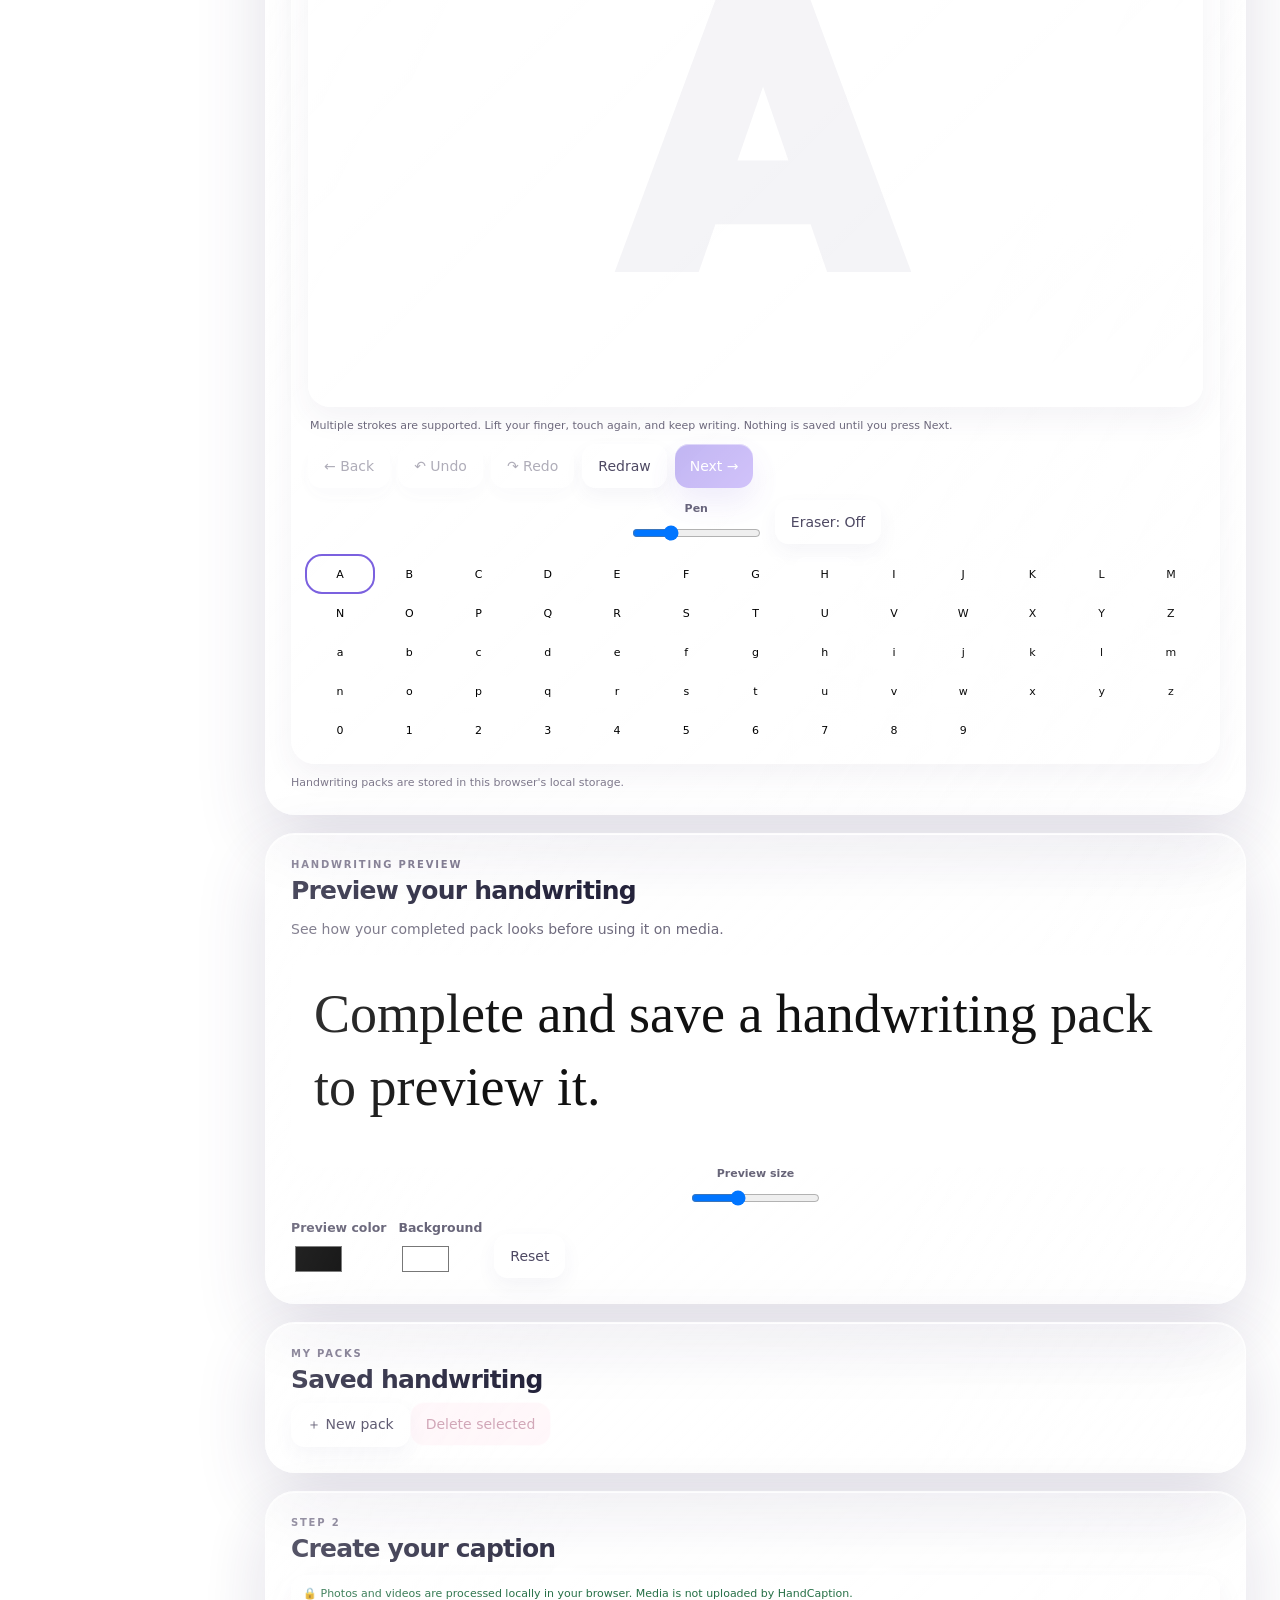
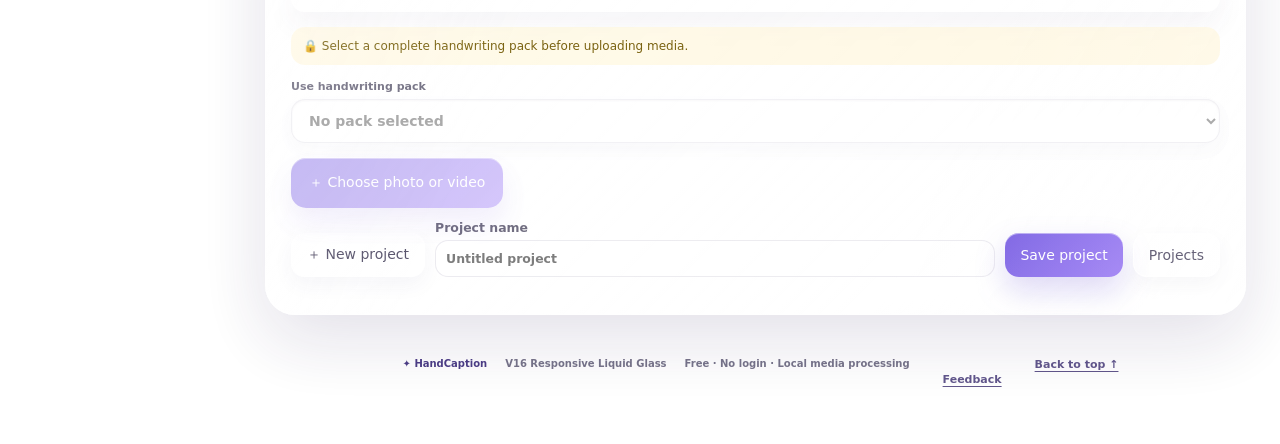
==== commit b3129661: "Add files via upload" ====
--- a/index.html
+++ b/index.html
@@ -4,7 +4,14 @@
 <meta charset="utf-8"><meta name="viewport" content="width=device-width,initial-scale=1,viewport-fit=cover">
 <meta name="theme-color" content="#eaf1ed"><meta name="referrer" content="no-referrer">
 <meta http-equiv="Content-Security-Policy" content="default-src 'self' blob: data:; script-src 'self'; style-src 'self'; img-src 'self' blob: data:; media-src 'self' blob: data:; font-src 'self'; object-src 'none'; base-uri 'none'; form-action 'none'; frame-ancestors 'none'; upgrade-insecure-requests">
-<title>HandCaption V15 — Liquid Glass Studio</title><link rel="stylesheet" href="style.css">
+<meta name="description" content="HandCaption — create your own handwriting packs and turn photos and videos into handwritten captions, locally in your browser.">
+<meta name="keywords" content="handwriting captions, handwriting generator, photo captions, video captions, custom handwriting, HandCaption">
+<meta name="author" content="HandCaption">
+<meta property="og:type" content="website"><meta property="og:title" content="HandCaption — Your handwriting, your visual language."><meta property="og:description" content="Create a handwriting pack and add your handwriting to photos and videos. No login required.">
+<meta name="twitter:card" content="summary"><meta name="twitter:title" content="HandCaption"><meta name="twitter:description" content="Turn your handwriting into visual captions.">
+<meta name="color-scheme" content="light dark">
+<link rel="manifest" href="manifest.json"><link rel="apple-touch-icon" href="icon.svg">
+<title>HandCaption — Handwriting Caption Studio</title><link rel="stylesheet" href="style.css">
 </head>
 <body>
 <div class="ambient ambient-one"></div><div class="ambient ambient-two"></div><div class="ambient ambient-three"></div>
@@ -25,7 +32,7 @@
   <nav class="topnav" aria-label="Primary navigation">
     <a href="#handwritingCard">Create</a><a href="#previewCard">Preview</a><a href="#packsCard">My Packs</a><a href="#mediaSection">Studio</a>
   </nav>
-  <div class="top-actions"><button id="focusModeBtn" class="glass-icon" type="button" aria-label="Toggle focus mode" title="Focus mode">◈</button><button id="quickFindBtn" class="glass-icon" type="button" aria-label="Quick navigation" title="Quick navigation">⌕</button><div class="top-status"><span class="status-dot"></span> Local & private</div></div>
+  <div class="top-actions"><button id="installAppBtn" class="glass-icon install-app" type="button" aria-label="Install HandCaption" title="Install app">⇩</button><button id="settingsBtn" class="glass-icon" type="button" aria-label="Open settings" title="Settings">⚙</button><button id="focusModeBtn" class="glass-icon" type="button" aria-label="Toggle focus mode" title="Focus mode">◈</button><button id="quickFindBtn" class="glass-icon" type="button" aria-label="Quick navigation" title="Quick navigation">⌕</button><div class="top-status"><span class="status-dot"></span> Local & private</div></div>
 </header>
 <main id="top">
 <section class="dashboard-strip">
@@ -84,5 +91,19 @@
 <div id="imageEditor" class="canvas-holder hidden"><div id="editorGrid" class="editor-grid hidden" aria-hidden="true"></div><canvas id="editorCanvas"></canvas><div class="canvas-tip">Drag the selected caption. Use Grid and Zoom for precise placement.</div></div>
 <div id="videoEditor" class="video-holder hidden"><video id="videoPreview" controls playsinline></video><canvas id="videoOverlay"></canvas><div id="videoGrid" class="editor-grid hidden" aria-hidden="true"></div><canvas id="videoComposite" class="hidden"></canvas><div class="timeline-controls"><button id="setStart" class="ghost" type="button">Set start = current</button><button id="setEnd" class="ghost" type="button">Set end = current</button><input id="timelineSeek" type="range" min="0" max="0" step="0.1" value="0"><span id="timelineTime">0.0s</span></div><div class="video-note">Preview is local. Video export creates a WebM when supported by your Android browser; MP4 export is not guaranteed.</div></div>
 </div></section>
-<div id="commandPalette" class="command-palette hidden" role="dialog" aria-modal="true" aria-label="Quick navigation"><div class="command-panel glass-card"><div class="command-head"><div><span class="step">QUICK NAVIGATION</span><h3>Go somewhere</h3></div><button id="closeCommand" class="glass-icon" type="button" aria-label="Close">×</button></div><input id="commandSearch" class="command-search" placeholder="Search HandCaption sections…" autocomplete="off"><div id="commandList" class="command-list"></div></div></div></main><footer><span class="footer-brand">✦ HandCaption</span><span>V15 Liquid Glass 2.0</span><span>Free · No login · Local media processing</span></footer>
+<div id="settingsPanel" class="settings-panel hidden" role="dialog" aria-modal="true" aria-label="HandCaption settings">
+  <div class="settings-card glass-card">
+    <div class="command-head"><div><span class="step">PREFERENCES</span><h3>HandCaption settings</h3></div><button id="closeSettings" class="glass-icon" type="button" aria-label="Close settings">×</button></div>
+    <div class="settings-grid">
+      <label class="setting-row"><span><b>Appearance</b><small>Choose the workspace theme.</small></span><select id="themeSelect"><option value="system">System</option><option value="light">Light</option><option value="dark">Dark</option></select></label>
+      <label class="setting-row"><span><b>Reduce motion</b><small>Reduce decorative animations.</small></span><input id="reduceMotionToggle" type="checkbox"></label>
+      <label class="setting-row"><span><b>Compact layout</b><small>Use tighter spacing on small screens.</small></span><input id="compactToggle" type="checkbox"></label>
+      <label class="setting-row"><span><b>High contrast</b><small>Increase text and control contrast.</small></span><input id="contrastToggle" type="checkbox"></label>
+    </div>
+    <div class="settings-actions"><button id="clearLocalData" class="danger" type="button">Clear local data</button><button id="copyDiagnostics" class="ghost" type="button">Copy diagnostics</button></div>
+    <div class="settings-help"><b>Need help?</b><span>Use the Quick Navigation button or the feedback option below.</span><button id="feedbackBtn" class="soft-btn" type="button">Send feedback</button></div>
+  </div>
+</div>
+<div id="toastRegion" class="toast-region" aria-live="polite" aria-atomic="true"></div>
+<div id="commandPalette" class="command-palette hidden" role="dialog" aria-modal="true" aria-label="Quick navigation"><div class="command-panel glass-card"><div class="command-head"><div><span class="step">QUICK NAVIGATION</span><h3>Go somewhere</h3></div><button id="closeCommand" class="glass-icon" type="button" aria-label="Close">×</button></div><input id="commandSearch" class="command-search" placeholder="Search HandCaption sections…" autocomplete="off"><div id="commandList" class="command-list"></div></div></div></main><footer><span class="footer-brand">✦ HandCaption</span><span>V16 Responsive Liquid Glass</span><span>Free · No login · Local media processing</span><button id="footerFeedback" class="footer-link" type="button">Feedback</button><a class="footer-link" href="#top">Back to top ↑</a></footer>
 <script src="app.js"></script></body></html>
--- a/style.css
+++ b/style.css
@@ -31,3 +31,23 @@
 @media(max-width:1000px){.glass-metrics{grid-template-columns:repeat(2,1fr)}}
 @media(max-width:720px){.glass-metrics{grid-template-columns:repeat(2,1fr);gap:9px}.metric{min-height:78px;padding:11px 12px}.metric span{font-size:21px}.metric b{font-size:10px}.toolbar-actions{bottom:80px;overflow-x:auto;flex-wrap:nowrap}.toolbar-actions button{white-space:nowrap}.command-palette{padding-top:8vh}.focus-mode main{margin:14px 10px 0}.editor-grid{inset:10px}}
 @media(prefers-reduced-motion:reduce){#editorCanvas,#videoOverlay{transition:none!important}}
+
+/* V16 Responsive + usability layer */
+html{scroll-padding-top:90px}body{font-size:clamp(14px,1vw,16px)}
+button,input,select{font:inherit}button,a,input,select{touch-action:manipulation}button:focus-visible,a:focus-visible,input:focus-visible,select:focus-visible{outline:3px solid rgba(123,95,229,.42);outline-offset:3px}
+button{cursor:pointer;border:0}.footer-link{background:none;border:0;color:#62578c;font-weight:800;font-size:11px;text-decoration:underline;text-underline-offset:3px}
+.settings-panel{position:fixed;inset:0;z-index:120;background:rgba(35,28,55,.22);backdrop-filter:blur(10px);display:grid;place-items:center;padding:18px}.settings-card{width:min(720px,100%);max-height:min(760px,calc(100dvh - 36px));overflow:auto;border-radius:30px;padding:24px}.settings-grid{display:grid;gap:10px;margin-top:16px}.setting-row{display:flex;align-items:center;justify-content:space-between;gap:18px;padding:15px 16px;border-radius:18px;background:rgba(255,255,255,.42);border:1px solid rgba(255,255,255,.65)}.setting-row span{display:grid;gap:4px}.setting-row b{font-size:13px}.setting-row small{font-size:10px;color:#77748c}.setting-row select{min-width:125px;padding:9px 11px;border-radius:12px;border:1px solid rgba(255,255,255,.85);background:rgba(255,255,255,.72);color:inherit}.setting-row input[type=checkbox]{width:22px;height:22px;accent-color:#765ce2}.settings-actions,.settings-help{display:flex;align-items:center;justify-content:space-between;gap:10px;flex-wrap:wrap;margin-top:14px;padding-top:14px;border-top:1px solid rgba(80,70,110,.1)}.settings-help span{font-size:11px;color:#77748c;flex:1}.toast-region{position:fixed;right:20px;bottom:20px;z-index:150;display:grid;gap:8px;width:min(380px,calc(100vw - 40px));pointer-events:none}.toast{padding:13px 15px;border-radius:16px;background:rgba(34,29,52,.88);color:#fff;box-shadow:0 18px 45px rgba(26,20,45,.24);backdrop-filter:blur(18px);font-size:12px;font-weight:750;animation:toastIn .2s ease both}.toast.success{background:rgba(37,106,84,.9)}.toast.error{background:rgba(141,54,70,.92)}@keyframes toastIn{from{opacity:0;transform:translateY(8px) scale(.98)}to{opacity:1;transform:none}}
+body.dark{--ink:#f4f1fb;--muted:#b8b2c8;--line:rgba(255,255,255,.18);--glass:rgba(31,29,48,.58);--glass-hi:rgba(45,41,67,.76);--glass-low:rgba(20,18,34,.44);--shadow:0 24px 70px rgba(0,0,0,.28);background:radial-gradient(circle at 10% 5%,rgba(117,86,196,.35),transparent 30%),radial-gradient(circle at 86% 12%,rgba(69,180,168,.24),transparent 28%),linear-gradient(135deg,#151322,#1d2030 50%,#102622)}body.dark .topbar,body.dark .glass-card,body.dark .glass{color:var(--ink)}body.dark .topnav a,body.dark .dashboard-strip p,body.dark .hero p,body.dark .hero-meta,body.dark .setting-row small,body.dark .strip-badge span{color:#b9b2c9}body.dark .soft-btn,body.dark .ghost,body.dark .setting-row select{color:#eee;background:rgba(255,255,255,.10);border-color:rgba(255,255,255,.18)}body.dark .setting-row{background:rgba(255,255,255,.07);border-color:rgba(255,255,255,.13)}
+body.high-contrast{--ink:#11101a;--muted:#444252}body.high-contrast .glass,body.high-contrast .glass-card{border-color:rgba(45,36,75,.36);box-shadow:0 15px 38px rgba(38,30,63,.22)}body.high-contrast .hero p,body.high-contrast .dashboard-strip p,body.high-contrast .hero-meta{color:#4c485a}
+body.compact .card{padding:18px;margin-bottom:12px}body.compact .topbar{min-height:52px}body.compact .quick-card{min-height:82px;padding:12px}
+body.reduce-motion *,body.reduce-motion *::before,body.reduce-motion *::after{animation-duration:.001ms!important;animation-iteration-count:1!important;scroll-behavior:auto!important;transition-duration:.001ms!important}
+.hidden{display:none!important}
+/* Fluid desktop/tablet/mobile layout */
+@media (max-width:1200px){.glass-sidebar{width:190px}.topbar{margin-left:214px}.main,main{margin-left:214px}.hero{grid-template-columns:1fr .75fr}.hero h1{font-size:clamp(38px,5vw,58px)}.editor-toolbar{grid-template-columns:1fr 1fr}.toolbar-actions{display:flex;flex-wrap:wrap}}
+@media (max-width:900px){.glass-sidebar{left:10px;right:10px;top:auto;bottom:10px;width:auto;height:auto;min-height:64px;padding:7px 9px;border-radius:22px;flex-direction:row;align-items:center}.sidebar-brand,.sidebar-caption,.sidebar-mini{display:none}.glass-sidebar nav{display:flex;flex:1;justify-content:space-around;gap:3px}.glass-sidebar nav a{flex:1;justify-content:center;padding:7px 5px;border-radius:15px;font-size:10px;gap:4px;flex-direction:column}.glass-sidebar nav a span{width:25px;height:23px;border-radius:8px}.topbar{margin:10px 12px 0;padding:9px 10px;min-height:54px;top:8px}.topnav{display:none}.top-actions{gap:5px}.top-status{display:none}main{margin:14px 12px 88px;padding:0}.dashboard-strip{margin-top:4px}.dashboard-strip h2{font-size:24px}.strip-badge{min-width:135px}.hero{grid-template-columns:1fr;min-height:auto}.hero-copy{padding:8px 3px}.hero-art{min-height:250px}.quick-grid{grid-template-columns:1fr}.glass-metrics{grid-template-columns:repeat(2,1fr)!important}.card{padding:19px;border-radius:24px}.pack-row,.project-bar{grid-template-columns:1fr!important}.editor-toolbar{grid-template-columns:1fr}.toolbar-group{display:grid!important;grid-template-columns:repeat(2,minmax(0,1fr));gap:8px}.toolbar-group label:first-child{grid-column:1/-1}.toolbar-actions{gap:6px}.toolbar-actions button{flex:1 1 120px}.canvas-holder,.video-holder{min-height:280px}.writing-board{min-height:320px}.writing-board canvas{height:auto!important;min-height:320px}.saved-packs{grid-template-columns:1fr!important}.settings-card{padding:18px}.setting-row{align-items:flex-start}}
+@media (max-width:560px){body{background-attachment:scroll}.ambient{opacity:.45}.topbar{border-radius:18px}.brand{font-size:15px}.brand-mark{width:30px;height:30px;border-radius:10px}.brand b{display:none}.glass-icon{width:36px;height:36px;min-height:36px}.dashboard-strip{align-items:flex-start}.strip-badge{display:none}.hero{border-radius:22px}.hero h1{font-size:clamp(34px,11vw,48px);letter-spacing:-2px}.hero p{font-size:13px}.hero-actions{display:grid;grid-template-columns:1fr}.hero-btn,.soft-btn{width:100%}.hero-art{min-height:210px}.glass-metrics{grid-template-columns:1fr 1fr!important}.metric{padding:13px!important}.metric span{font-size:23px!important}.quick-card{min-height:76px}.writing-board{min-height:270px}.writing-board canvas{min-height:270px}.current-char{font-size:58px!important}.writing-actions{display:grid!important;grid-template-columns:1fr 1fr}.writing-actions .primary{grid-column:1/-1}.pen-controls{display:grid!important;grid-template-columns:1fr}.toolbar-group{grid-template-columns:1fr!important}.toolbar-group label:first-child{grid-column:auto}.toolbar-actions button{flex:1 1 calc(50% - 6px);min-width:0}.editor-file-actions button{width:100%}.timeline-controls{display:grid!important;grid-template-columns:1fr 1fr}.timeline-controls input{grid-column:1/-1}.caption-layers{grid-template-columns:1fr!important}.settings-panel{padding:10px}.settings-card{border-radius:24px;max-height:calc(100dvh - 20px)}.setting-row{padding:13px}.toast-region{right:10px;bottom:82px;width:calc(100vw - 20px)}footer{padding-bottom:95px!important;flex-wrap:wrap}}
+@media (max-width:360px){.glass-sidebar nav a{font-size:9px}.glass-sidebar nav a span{display:none}.glass-metrics{grid-template-columns:1fr!important}.card{padding:15px}.hero h1{font-size:32px}.quick-card .quick-icon{width:42px;height:42px}}
+@media (min-width:901px) and (max-height:700px){.glass-sidebar{top:10px;bottom:10px}.hero{min-height:350px}.hero-art{min-height:300px}}
+@media (orientation:landscape) and (max-width:900px){.glass-sidebar{height:58px}.hero{grid-template-columns:1fr 1fr}.hero-art{min-height:240px}.quick-grid{grid-template-columns:repeat(3,1fr)}.quick-card{min-height:78px}.writing-board{min-height:260px}}
+@media (prefers-reduced-motion:reduce){*,*::before,*::after{scroll-behavior:auto!important;animation-duration:.001ms!important;transition-duration:.001ms!important}}
+@supports not ((backdrop-filter:blur(1px))){.glass,.glass-card,.topbar,.glass-note,.hero-card-mini{background:rgba(255,255,255,.9)}}
